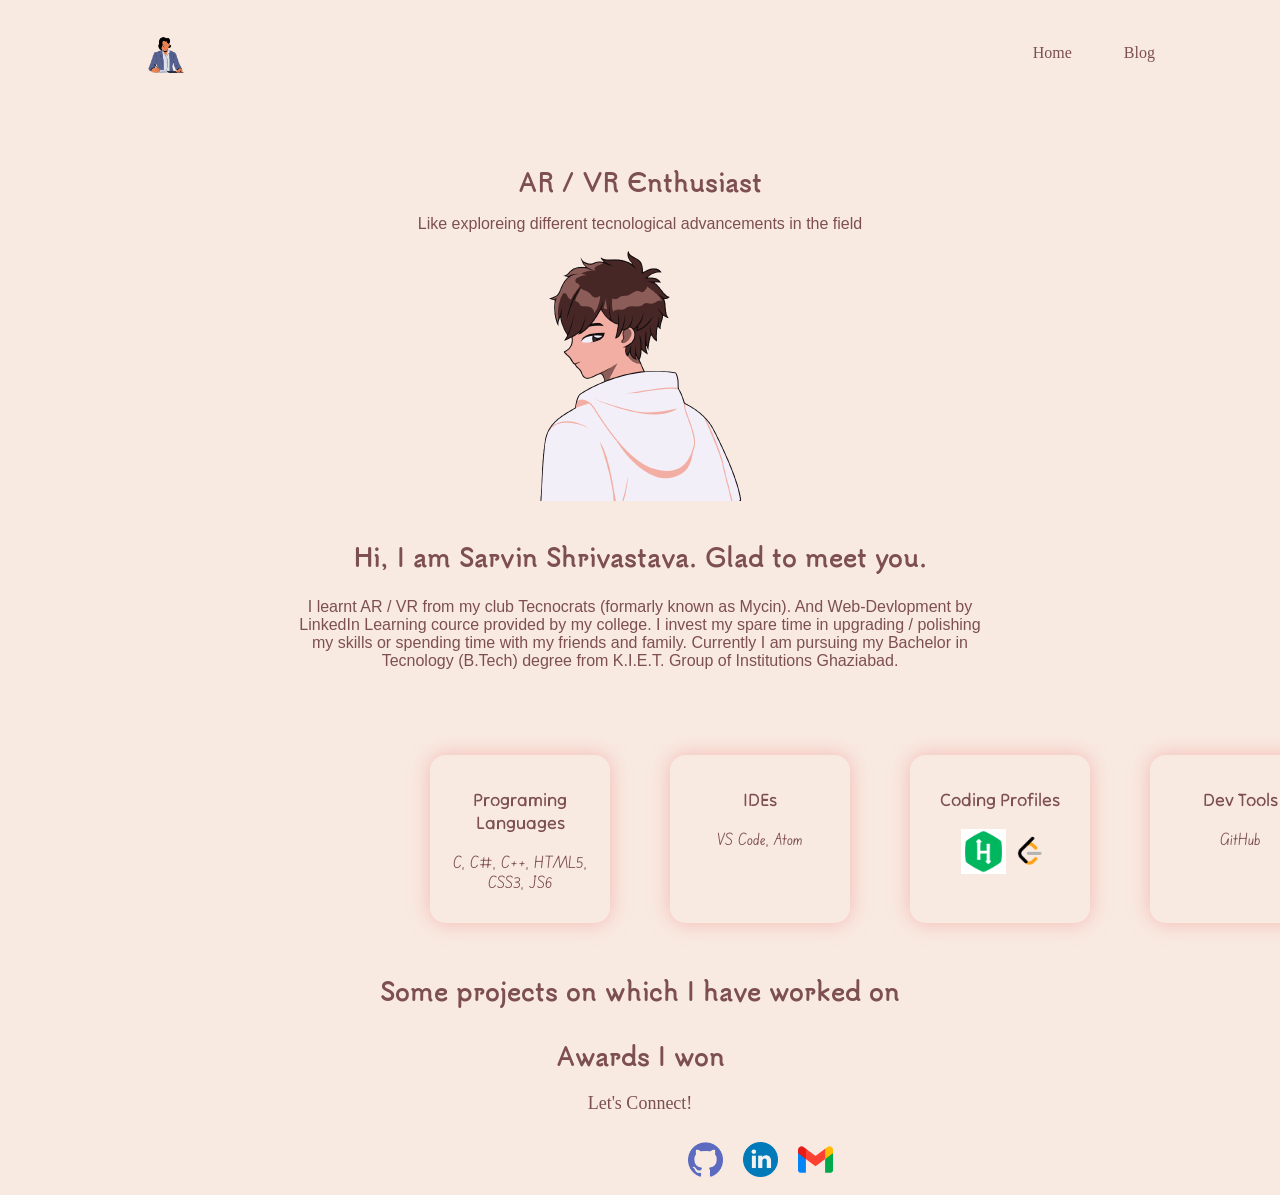
==== index.html @ dc3a53f2 "Update index.html" ====
<!DOCTYPE html>
<html lang="en">
      <head>
            <title>Sarvin Shrivastava</title>
            
            <link rel="stylesheet" href="Styling/styling.css">
            
            <!-- Imports -->
            <style>
                  @import url('https://fonts.googleapis.com/css2?family=Tsukimi+Rounded:wght@700&display=swap');
                  @import url('https://fonts.googleapis.com/css2?family=Shantell+Sans:ital,wght@1,500&family=Tsukimi+Rounded:wght@700&display=swap');
                  @import url('https://fonts.googleapis.com/css2?family=Slackside+One&display=swap');
                  @import url('https://fonts.googleapis.com/css2?family=Tilt+Neon&display=swap');
                  @import url('https://fonts.googleapis.com/css2?family=Edu+SA+Beginner&family=Tiro+Devanagari+Hindi&display=swap');
                  @import url('https://fonts.googleapis.com/css2?family=Edu+SA+Beginner&display=swap');
            </style>

            <!--Scripts-->
            <script src="Scripts/script.js" defer></script>
      </head>
      
      <body>
            <header>
                  <div class="header-align-img">
                        <img src="Images/avatar-anime1.png" class="header-image">
                        <div class="header-align-cont">
                              <p> &nbsp;&nbsp;&nbsp;&nbsp;&nbsp;&nbsp;&nbsp;&nbsp;&nbsp;&nbsp;&nbsp;&nbsp;&nbsp;&nbsp;&nbsp;&nbsp;&nbsp;&nbsp;&nbsp;&nbsp;&nbsp;&nbsp;&nbsp;&nbsp;&nbsp;&nbsp;&nbsp;&nbsp;&nbsp;&nbsp;&nbsp;&nbsp;&nbsp;&nbsp;&nbsp;&nbsp;&nbsp;&nbsp;&nbsp;&nbsp;&nbsp;&nbsp;&nbsp;&nbsp;&nbsp;&nbsp;&nbsp;&nbsp;&nbsp;&nbsp;&nbsp;&nbsp;&nbsp;&nbsp;&nbsp;&nbsp;&nbsp;&nbsp;&nbsp;&nbsp;&nbsp;&nbsp;&nbsp;&nbsp;&nbsp;&nbsp;&nbsp;&nbsp;&nbsp;&nbsp;&nbsp;&nbsp;&nbsp;&nbsp;&nbsp;&nbsp;&nbsp;&nbsp;&nbsp;&nbsp;&nbsp;&nbsp;&nbsp;&nbsp;&nbsp;&nbsp;&nbsp;&nbsp;&nbsp;&nbsp;&nbsp;&nbsp;&nbsp;&nbsp;&nbsp;&nbsp;&nbsp;&nbsp;&nbsp;&nbsp;&nbsp;&nbsp;&nbsp;&nbsp;&nbsp;&nbsp;&nbsp;&nbsp;&nbsp;&nbsp;&nbsp;&nbsp;&nbsp;&nbsp;&nbsp;&nbsp;&nbsp;&nbsp;&nbsp;&nbsp;&nbsp;&nbsp;&nbsp;&nbsp;&nbsp;&nbsp;&nbsp;&nbsp;&nbsp;&nbsp;&nbsp;&nbsp;&nbsp;&nbsp;&nbsp;&nbsp;&nbsp;&nbsp;&nbsp;&nbsp;&nbsp;&nbsp;&nbsp;&nbsp;&nbsp;&nbsp;&nbsp;&nbsp;&nbsp;&nbsp;&nbsp;&nbsp;&nbsp;&nbsp;&nbsp;&nbsp;&nbsp;&nbsp;&nbsp;&nbsp;&nbsp;&nbsp;&nbsp;&nbsp;&nbsp;&nbsp;&nbsp;&nbsp;&nbsp;&nbsp;&nbsp;&nbsp;&nbsp;&nbsp;&nbsp;&nbsp;&nbsp;&nbsp;&nbsp;&nbsp;&nbsp;&nbsp;&nbsp;&nbsp;&nbsp;&nbsp;&nbsp;&nbsp;&nbsp;&nbsp;&nbsp;&nbsp;&nbsp;&nbsp;&nbsp;&nbsp;&nbsp;&nbsp;&nbsp;&nbsp;&nbsp;&nbsp;&nbsp; 
                                    <a href="index.html" class="links">
                                          Home
                                    </a>      
                                    &nbsp;&nbsp;&nbsp;&nbsp;&nbsp;&nbsp;&nbsp;&nbsp;&nbsp;&nbsp;&nbsp;
                                    <a href="Blogs/blog-home.html" class="links">
                                          Blog
                                    </a>
                              </p>
                        </div>
                  </div>
            </header>
            
            
            <h1 class="heading">AR / VR Enthusiast</h1>
            <p class="heading-text">
                  Like exploreing different tecnological advancements in the field<br><br>
                  <img src="Images/avatar-anime2.png" style="max-width: 250px;" alt="a anime styled image of a teen">
            </p>
            
            <!--<img src="Images/1-removebg-preview.png">-->
            

            <h3 class="intro-heading">Hi, I am Sarvin Shrivastava. Glad to meet you.</h3>
            <p class="intro-content">I learnt AR / VR from my club Tecnocrats (formarly known as Mycin).
                  And Web-Devlopment by LinkedIn Learning cource provided by my college.
                  I invest my spare time in upgrading / polishing my skills or spending time with my friends and family.
                  Currently I am pursuing my Bachelor in Tecnology (B.Tech) degree from K.I.E.T.&nbsp;Group&nbsp;of&nbsp;Institutions&nbsp;Ghaziabad.
            </p>
            
            <div class="grid">
                  <div class="tech">
                        <p class="tech-head">Programing Languages</p>
                        <p class="tech-cont">C, C#, C++, HTML5, CSS3, JS6</p>
                  </div>

                  <div class="tech">
                        <p class="tech-head">IDEs</p>
                        <p class="tech-cont">VS Code, Atom</p>
                  </div>
            
                  <div class="tech">
                        <p class="tech-head">Coding Profiles</p>
                        <p class="tech-cont">
                              <div class="tech-align-img">
                                    &nbsp;&nbsp;&nbsp;&nbsp;&nbsp;&nbsp;&nbsp;&nbsp;&nbsp;
                                    <a href="https://www.hackerrank.com/hACKERSarvin">
                                          <img src="Images/hackerrank.png" alt="hackerrank icon" class="tech-image">
                                    </a>
                                    <a href="https://leetcode.com/sarvin5124/">
                                          <img src="Images/leetcode.png" alt="leetcode icon" class="tech-image">
                                    </a>
                              </div>
                        </p>
                  </div>

                  <div class="tech">
                        <p class="tech-head">Dev Tools</p>
                        <p class="tech-cont">GitHub</p>
                  </div>
            </div>

            <h2 class="intro-heading">Some projects on which I have worked on</h2>
            

            <h2 class="intro-heading">Awards I won</h2>
            
            <footer>
                  <p class="footer-text">Let's Connect!</p>
                  <div class="footer-icon-alignment">
                        <a href="https://github.com/sarvinshrivastava">
                              <img src="Images/github.png" class="footer-image" alt="github icon">
                        </a>
                        <a href="https://www.linkedin.com/in/sarvin-shrivastava-493b20176/">
                              <img src="Images/linkedin.png" class="footer-image" alt="linkedin icon">
                        </a>
                              <img src="Images/gmail.png" class="footer-image" id="copy-button" alt="gmail icon">
                  </div>
            </footer>
      </body>
</html>
---- Styling/styling.css ----
header {
      max-width: 1050px;
      margin: 0 auto;
      /*background-color: #fff;*/
      padding: 10px;
      /*box-shadow: 0 0 10px rgba(0, 0, 0, 0.1);*/
}

.header-align-img {
      display: flex;
      align-items: center;
      margin: 5px;
}

.header-align-cont {
      margin: 5px;
}

.header-image {
      width: 40px;
      height: auto;
      display: block;
      margin: 0 auto;
}

.links {
      font-family: Calibri;
      font-size: medium;
      /*color: black;*/
      text-decoration: none;
}

.heading {
      font-family: 'Tsukimi Rounded', sans-serif;
      font-size: x-large;
      font-weight: regular;
      text-align: center;
      padding-top: 50px;
      padding-left: 50px;
      padding-right: 50px;
      padding-bottom: 0px;
}

.heading-text {
      font-family: Arial, Helvetica, sans-serif;
      font-size: 16px;
      text-align: center;
}

.intro-heading {
      padding-top: 10px;
      text-align: center;
      font-family: 'Shantell Sans', cursive;
      font-family: 'Tsukimi Rounded', sans-serif;
      font-size: x-large;
}

.intro-content {
      max-width: 700px;
      margin: 0 auto;
      font-family: Arial, Helvetica, sans-serif;
      font-size: 16px;
      font-weight: 0;
      text-align: center;
      padding-bottom: 65px;
}

.tech {
      width: 150px;
      height: auto;
      margin: 20px 20px;
      padding: 15px;
      box-shadow: 0 0 20px rgba(240, 139, 134, 0.5);
      text-align: center;
      border-radius: 9%;
      al
}

.tech-image {
      width: 45px;
      height: auto;
      margin: 0px auto;
}

.tech-align-img {
      display: flex;
      flex-direction: row;
}

.grid {
      display: grid;
      grid-template-columns: repeat(4, 1fr); /* 2 columns for 2 rows */
      gap: 20px; /* Gap between images */
      max-width: 460px; /* Adjust the maximum width as needed */
      margin: auto auto; /* Center the grid horizontally */
      /*padding: 12px; /* Add padding for spacing */
}

.tech-head {
      font-family: 'Tilt Neon', cursive;
      font-size: large;
      /*color: black;*/
}
.tech-cont {
      font-family: 'Edu SA Beginner', cursive;
      /*color: black;*/
}

.footer-text {
      font-family: Calibri;
      font-size: large;
      text-align: center;
}

.footer-image {
      width: 35px;
      height: auto;
      display: block;
      margin: 10px 10px;
}

.footer-icon-alignment {
      display: flex;
      margin: 0 670px;
      
}

.row-a, .row-b {
      display: flex;
      margin: 0 670px;
}


* {
      background-color: #F9EAE1;
      color: #7D4F50;
}
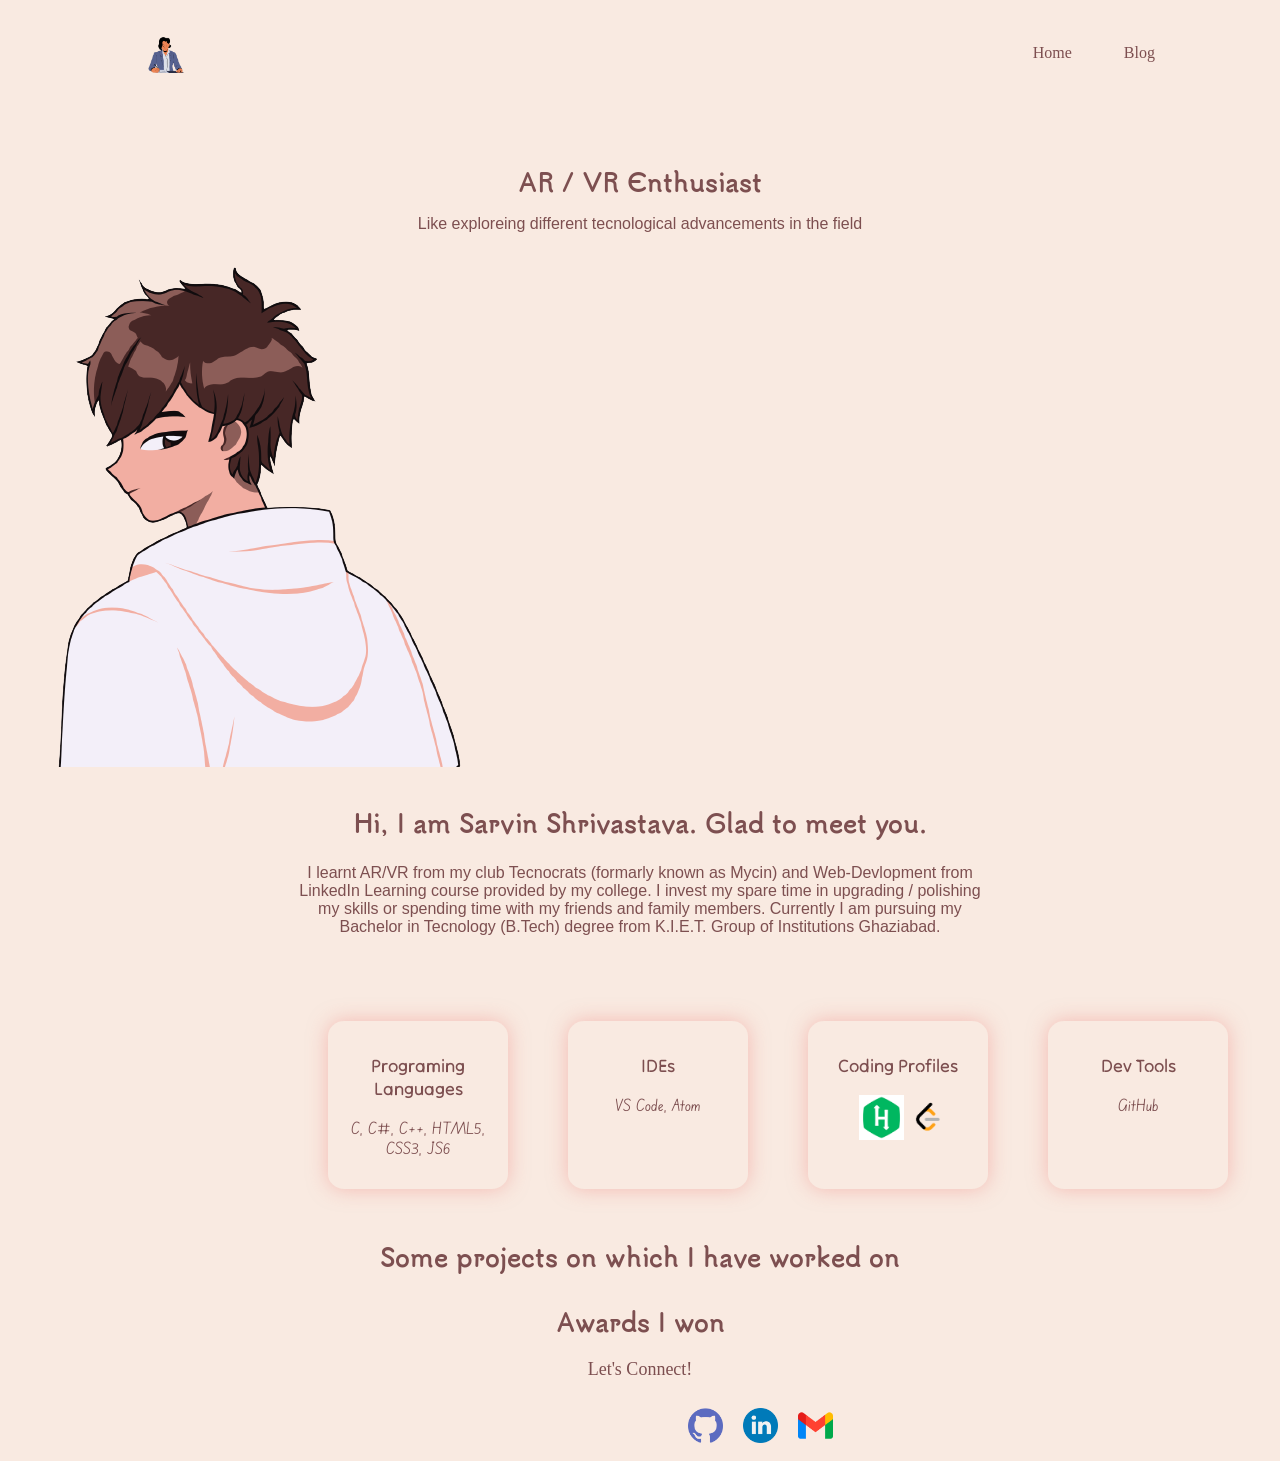
==== commit 34ff2ec5: "Update index.html" ====
--- a/index.html
+++ b/index.html
@@ -41,18 +41,20 @@
             <h1 class="heading">AR / VR Enthusiast</h1>
             <p class="heading-text">
                   Like exploreing different tecnological advancements in the field<br><br>
-                  <img src="Images/avatar-anime2.png" style="max-width: 250px;" alt="a anime styled image of a teen">
-            </p>
+            </p>  
+            <img src="Images/avatar-anime2.png" class = "myphoto" alt="a anime styled image of a teen">
             
-            <!--<img src="Images/1-removebg-preview.png">-->
-            
-
-            <h3 class="intro-heading">Hi, I am Sarvin Shrivastava. Glad to meet you.</h3>
-            <p class="intro-content">I learnt AR / VR from my club Tecnocrats (formarly known as Mycin).
-                  And Web-Devlopment by LinkedIn Learning cource provided by my college.
-                  I invest my spare time in upgrading / polishing my skills or spending time with my friends and family.
-                  Currently I am pursuing my Bachelor in Tecnology (B.Tech) degree from K.I.E.T.&nbsp;Group&nbsp;of&nbsp;Institutions&nbsp;Ghaziabad.
-            </p>
+            <div class = "intro">
+                  <h3 class="intro-heading">
+                        Hi, I am Sarvin Shrivastava. Glad to meet you.
+                  </h3>
+                  <p class="intro-content">
+                        I learnt AR/VR from my club Tecnocrats (formarly known as Mycin)
+                        and Web-Devlopment from LinkedIn Learning course provided by my college.
+                        I invest my spare time in upgrading / polishing my skills or spending time with my friends and family members.
+                        Currently I am pursuing my Bachelor in Tecnology (B.Tech) degree from K.I.E.T.&nbsp;Group&nbsp;of&nbsp;Institutions&nbsp;Ghaziabad.
+                  </p>
+            </div>
             
             <div class="grid">
                   <div class="tech">
--- a/Styling/styling.css
+++ b/Styling/styling.css
@@ -92,7 +92,7 @@
       grid-template-columns: repeat(4, 1fr); /* 2 columns for 2 rows */
       gap: 20px; /* Gap between images */
       max-width: 460px; /* Adjust the maximum width as needed */
-      margin: auto auto; /* Center the grid horizontally */
+      margin: auto 300px; /* Center the grid horizontally */
       /*padding: 12px; /* Add padding for spacing */
 }
 
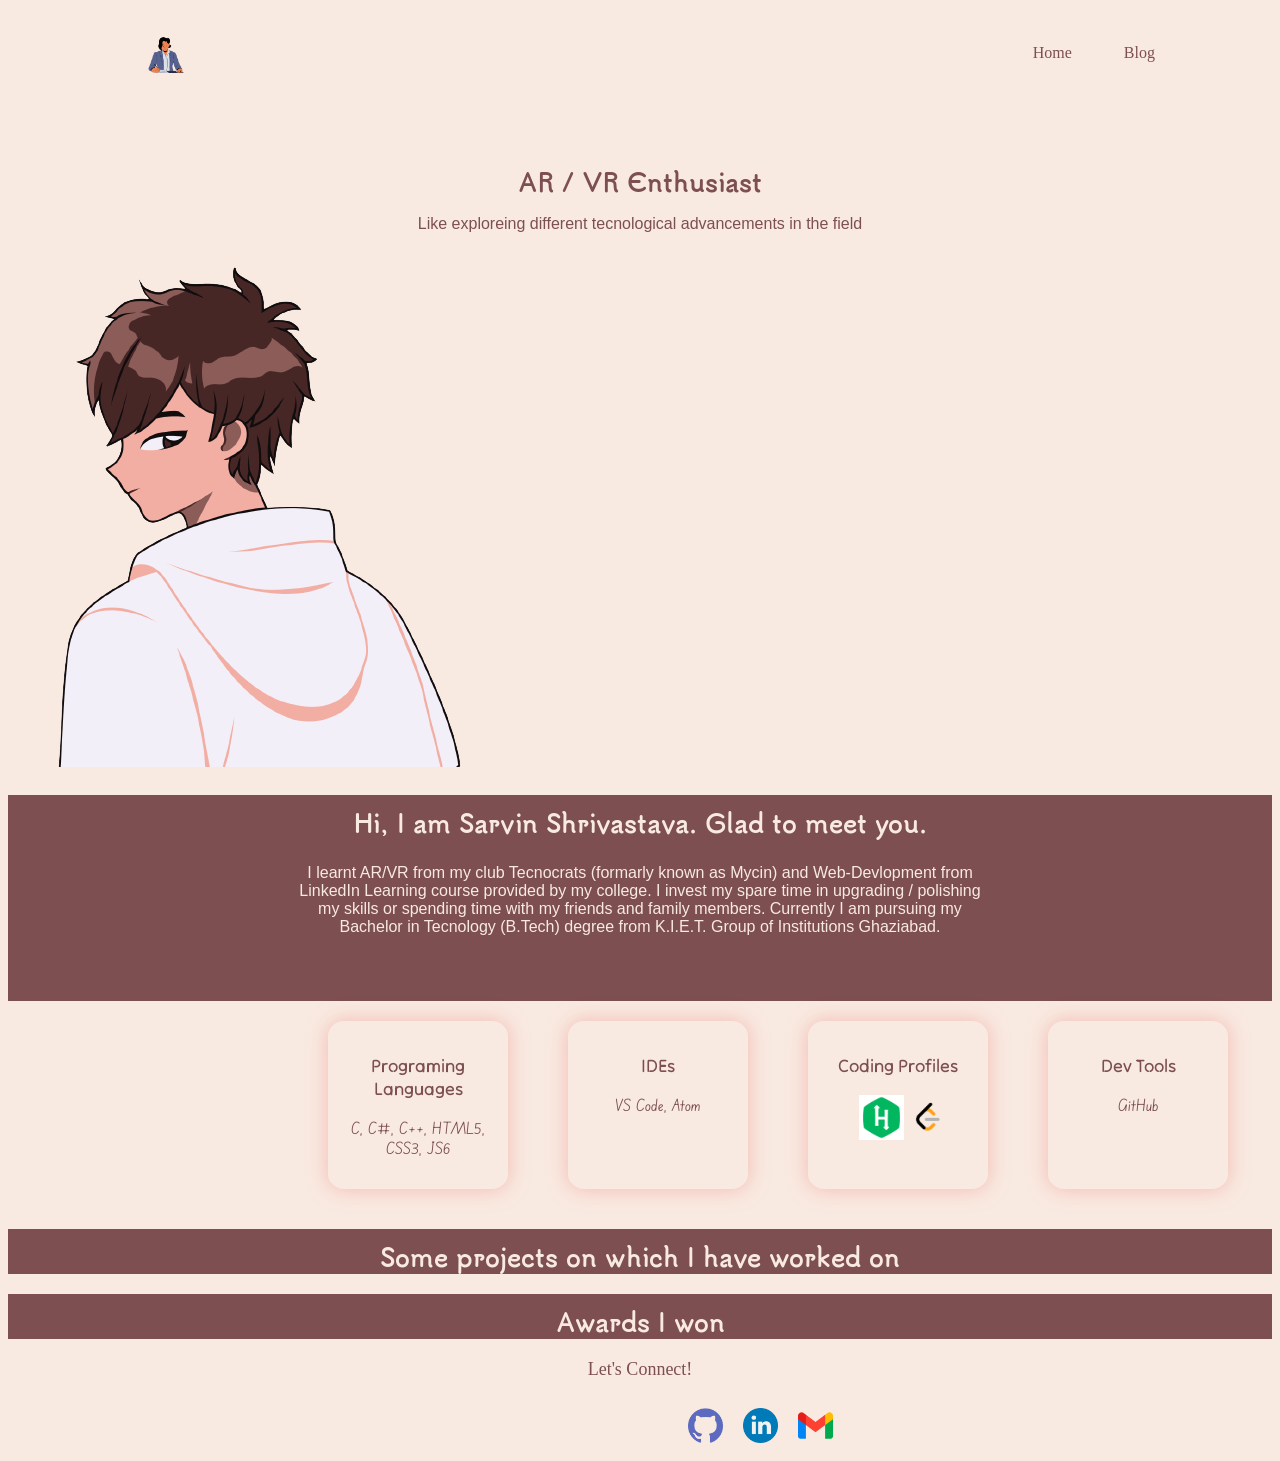
==== commit e46ff8d1: "Update index.html" ====
--- a/index.html
+++ b/index.html
@@ -42,8 +42,10 @@
             <p class="heading-text">
                   Like exploreing different tecnological advancements in the field<br><br>
             </p>  
-            <img src="Images/avatar-anime2.png" class = "myphoto" alt="a anime styled image of a teen">
-            
+            <div class = "myphoto">
+            <img src="Images/avatar-anime2.png" alt="a anime styled image of a teen">
+            </div>
+
             <div class = "intro">
                   <h3 class="intro-heading">
                         Hi, I am Sarvin Shrivastava. Glad to meet you.
--- a/Styling/styling.css
+++ b/Styling/styling.css
@@ -47,12 +47,24 @@
       text-align: center;
 }
 
+.myphoto{
+      max-width: 250px; 
+      align: right;
+}
+
+.intro {
+      color: #F9EAE1;
+      background-color: #7D4F50;
+}
+
 .intro-heading {
       padding-top: 10px;
       text-align: center;
       font-family: 'Shantell Sans', cursive;
       font-family: 'Tsukimi Rounded', sans-serif;
       font-size: x-large;
+      color: #F9EAE1;
+      background-color: #7D4F50;
 }
 
 .intro-content {
@@ -63,6 +75,8 @@
       font-weight: 0;
       text-align: center;
       padding-bottom: 65px;
+      color: #F9EAE1;
+      background-color: #7D4F50;
 }
 
 .tech {
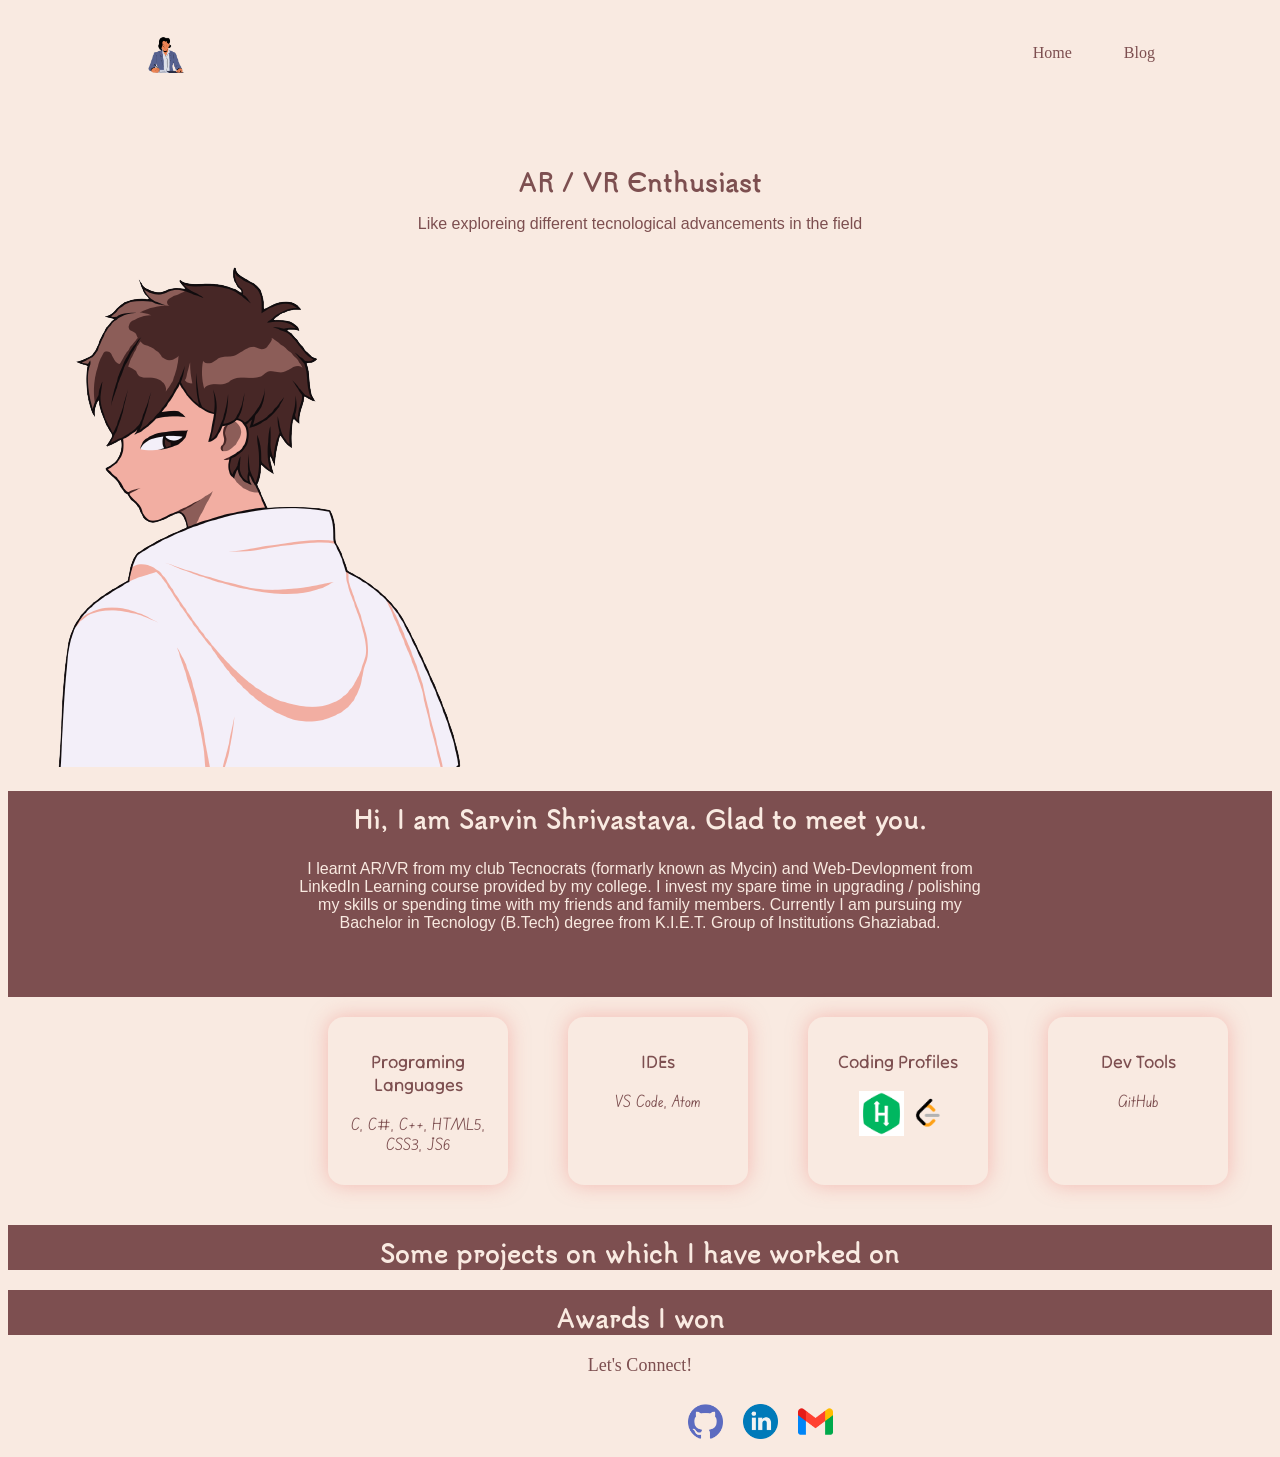
==== commit 6e49c699: "Update index.html" ====
--- a/index.html
+++ b/index.html
@@ -43,7 +43,9 @@
                   Like exploreing different tecnological advancements in the field<br><br>
             </p>  
             <div class = "myphoto">
-            <img src="Images/avatar-anime2.png" alt="a anime styled image of a teen">
+                  <div class = "myphoto">
+                        <img src="Images/avatar-anime2.png" alt="a anime styled image of a teen">
+                  </div>
             </div>
 
             <div class = "intro">
--- a/Styling/styling.css
+++ b/Styling/styling.css
@@ -48,8 +48,9 @@
 }
 
 .myphoto{
+      display: flex;
       max-width: 250px; 
-      align: right;
+      align-items: right;
 }
 
 .intro {
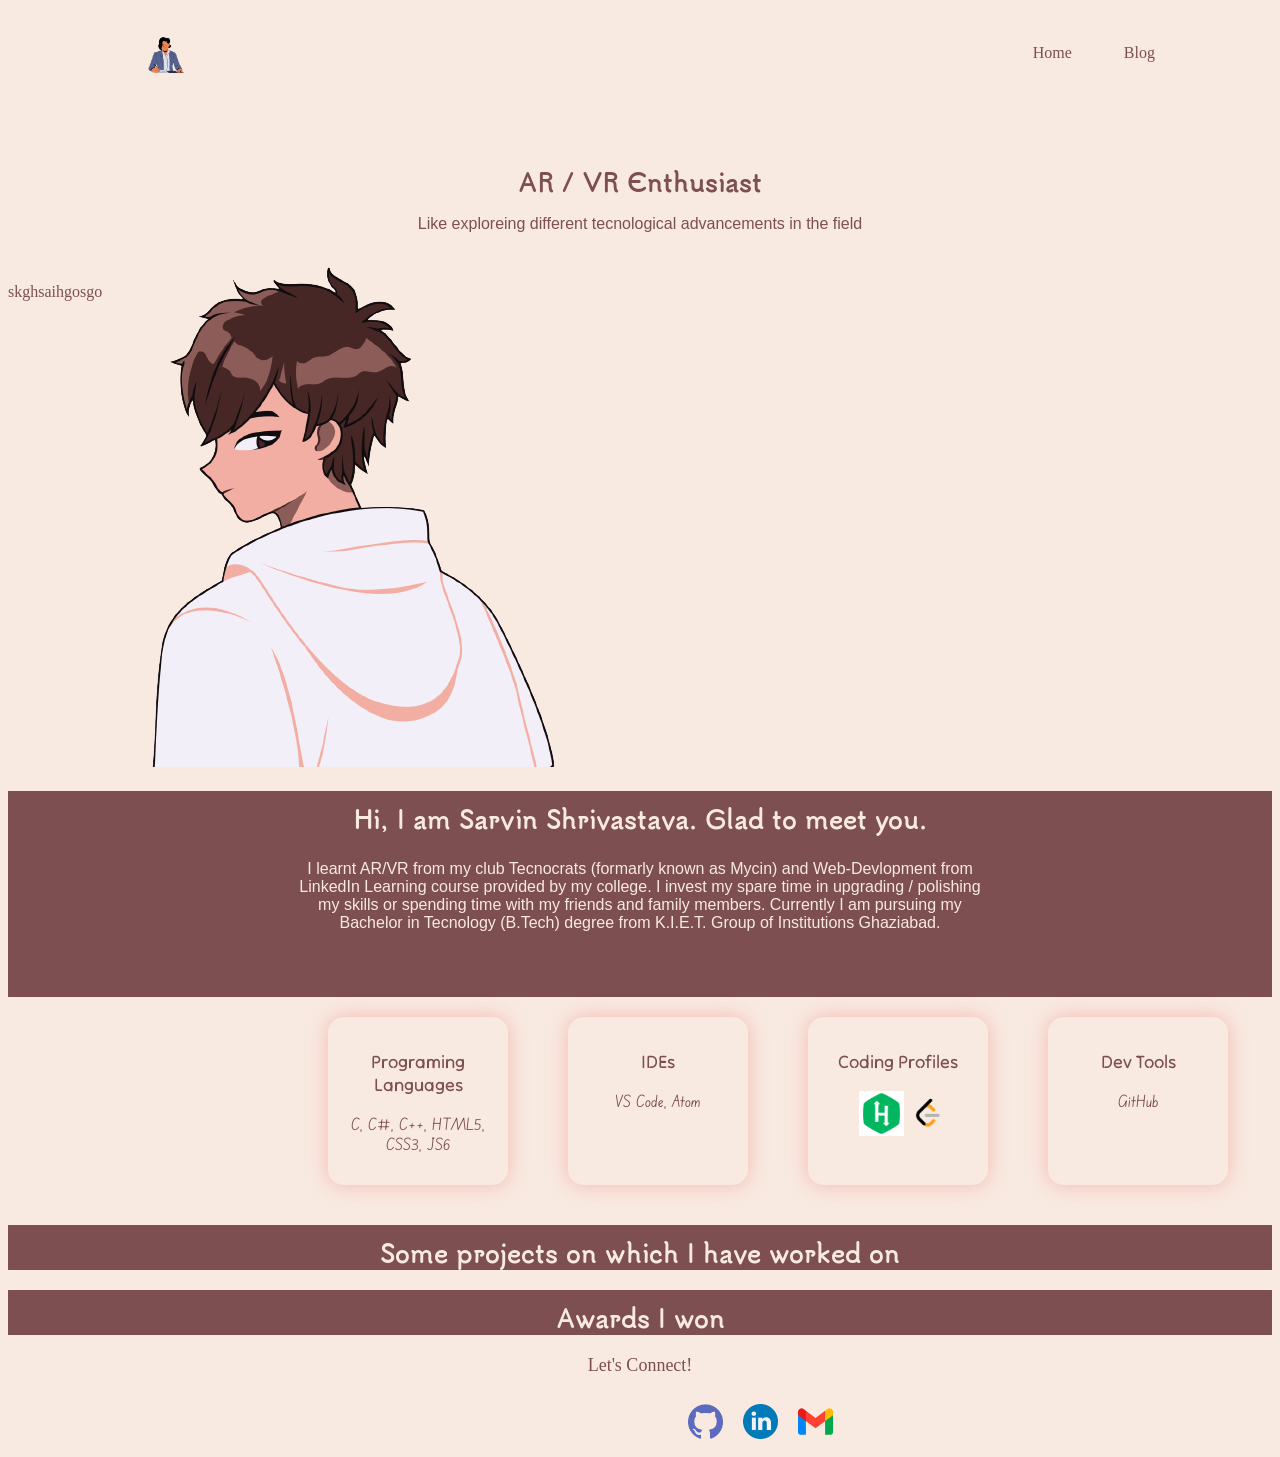
==== commit 5208bc71: "some major updates" ====
--- a/index.html
+++ b/index.html
@@ -43,6 +43,11 @@
                   Like exploreing different tecnological advancements in the field<br><br>
             </p>  
             <div class = "myphoto">
+                  <div>
+                        <p>
+                              skghsaihgosgo
+                        </p>
+                  </div>
                   <div class = "myphoto">
                         <img src="Images/avatar-anime2.png" alt="a anime styled image of a teen">
                   </div>
--- a/Styling/styling.css
+++ b/Styling/styling.css
@@ -47,11 +47,13 @@
       text-align: center;
 }
 
-.myphoto{
+.myphoto, .myphoto2{
       display: flex;
-      max-width: 250px; 
+      /*max-width: 250px; */
       align-items: right;
+      justify-items: right;
 }
+
 
 .intro {
       color: #F9EAE1;
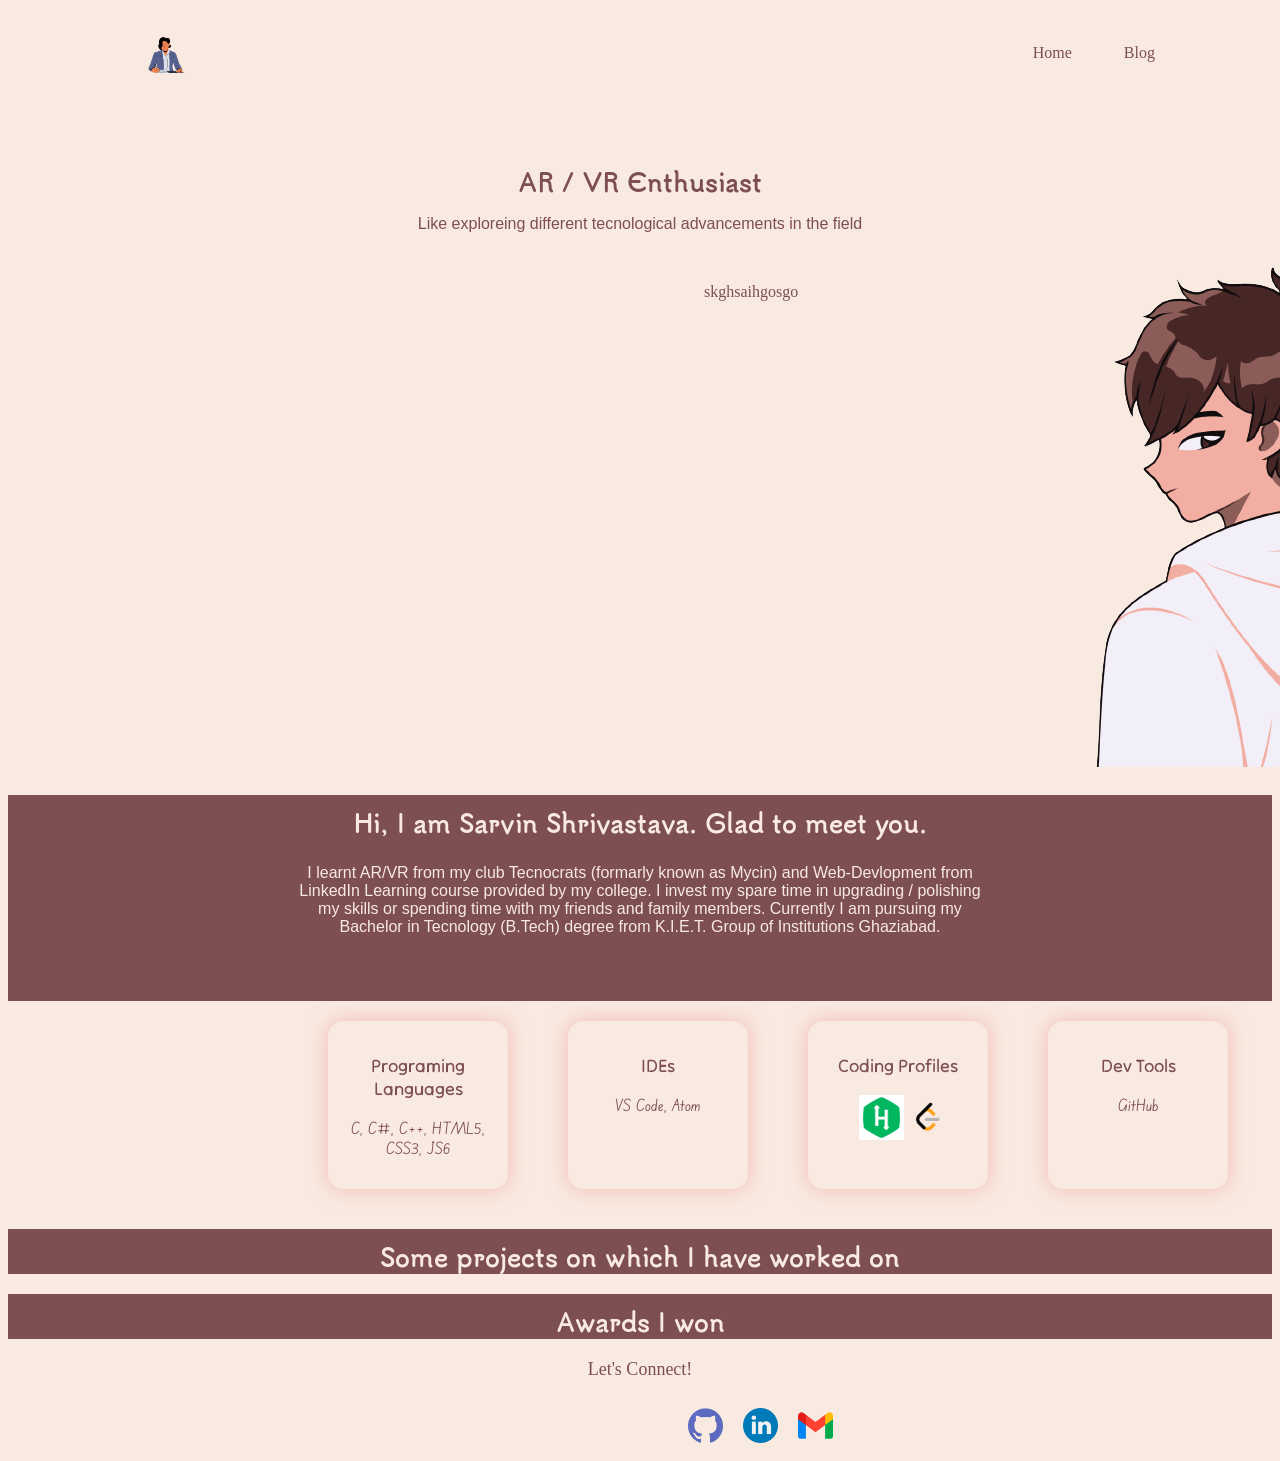
==== commit 84172d8a: "Update index.html" ====
--- a/index.html
+++ b/index.html
@@ -43,12 +43,14 @@
                   Like exploreing different tecnological advancements in the field<br><br>
             </p>  
             <div class = "myphoto">
+                  &nbsp;&nbsp;&nbsp;&nbsp;&nbsp;&nbsp;&nbsp;&nbsp;&nbsp;&nbsp;&nbsp;&nbsp;&nbsp;&nbsp;&nbsp;&nbsp;&nbsp;&nbsp;&nbsp;&nbsp;&nbsp;&nbsp;&nbsp;&nbsp;&nbsp;&nbsp;&nbsp;&nbsp;&nbsp;&nbsp;&nbsp;&nbsp;&nbsp;&nbsp;&nbsp;&nbsp;&nbsp;&nbsp;&nbsp;&nbsp;&nbsp;&nbsp;&nbsp;&nbsp;&nbsp;&nbsp;&nbsp;&nbsp;&nbsp;&nbsp;&nbsp;&nbsp;&nbsp;&nbsp;&nbsp;&nbsp;&nbsp;&nbsp;&nbsp;&nbsp;&nbsp;&nbsp;&nbsp;&nbsp;&nbsp;&nbsp;&nbsp;&nbsp;&nbsp;&nbsp;&nbsp;&nbsp;&nbsp;&nbsp;&nbsp;&nbsp;&nbsp;&nbsp;&nbsp;&nbsp;&nbsp;&nbsp;&nbsp;&nbsp;&nbsp;&nbsp;&nbsp;&nbsp;&nbsp;&nbsp;&nbsp;&nbsp;&nbsp;&nbsp;&nbsp;&nbsp;&nbsp;&nbsp;&nbsp;&nbsp;&nbsp;&nbsp;&nbsp;&nbsp;&nbsp;&nbsp;&nbsp;&nbsp;&nbsp;&nbsp;&nbsp;&nbsp;&nbsp;&nbsp;&nbsp;&nbsp;&nbsp;&nbsp;&nbsp;&nbsp;&nbsp;&nbsp;&nbsp;&nbsp;&nbsp;&nbsp;&nbsp;&nbsp;&nbsp;&nbsp;&nbsp;&nbsp;&nbsp;&nbsp;&nbsp;&nbsp;&nbsp;&nbsp;&nbsp;&nbsp;&nbsp;&nbsp;&nbsp;&nbsp;&nbsp;&nbsp;&nbsp;&nbsp;&nbsp;&nbsp;&nbsp;&nbsp;&nbsp;&nbsp;&nbsp;&nbsp;&nbsp;&nbsp;&nbsp;&nbsp;&nbsp;&nbsp;&nbsp;&nbsp;&nbsp;&nbsp;&nbsp;&nbsp;&nbsp;&nbsp;&nbsp;&nbsp;&nbsp;&nbsp;
                   <div>
                         <p>
                               skghsaihgosgo
                         </p>
                   </div>
-                  <div class = "myphoto">
+                  &nbsp;&nbsp;&nbsp;&nbsp;&nbsp;&nbsp;&nbsp;&nbsp;&nbsp;&nbsp;&nbsp;&nbsp;&nbsp;&nbsp;&nbsp;&nbsp;&nbsp;&nbsp;&nbsp;&nbsp;&nbsp;&nbsp;&nbsp;&nbsp;&nbsp;&nbsp;&nbsp;&nbsp;&nbsp;&nbsp;&nbsp;&nbsp;&nbsp;&nbsp;&nbsp;&nbsp;&nbsp;&nbsp;&nbsp;&nbsp;&nbsp;&nbsp;&nbsp;&nbsp;&nbsp;&nbsp;&nbsp;&nbsp;&nbsp;&nbsp;&nbsp;&nbsp;&nbsp;&nbsp;&nbsp;&nbsp;&nbsp;&nbsp;&nbsp;&nbsp;&nbsp;&nbsp;
+                  <div>
                         <img src="Images/avatar-anime2.png" alt="a anime styled image of a teen">
                   </div>
             </div>
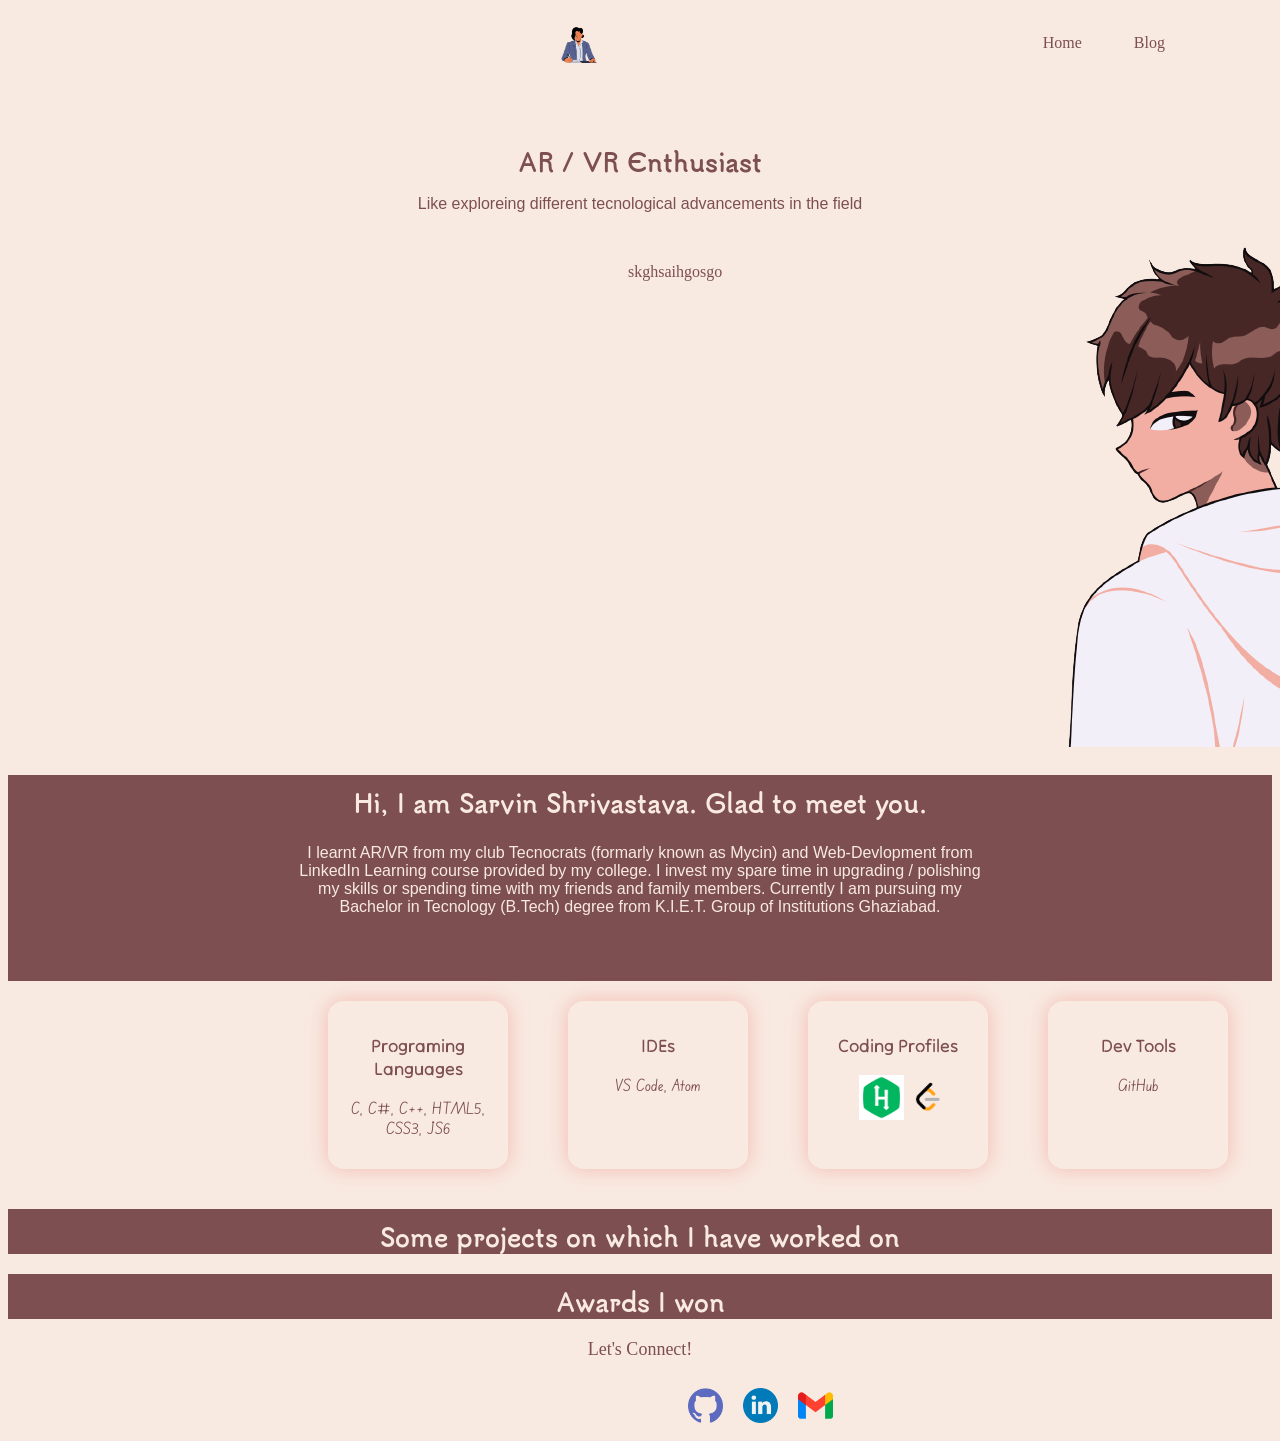
==== commit 3e4a77a8: "some major changes..." ====
--- a/index.html
+++ b/index.html
@@ -24,7 +24,7 @@
                   <div class="header-align-img">
                         <img src="Images/avatar-anime1.png" class="header-image">
                         <div class="header-align-cont">
-                              <p> &nbsp;&nbsp;&nbsp;&nbsp;&nbsp;&nbsp;&nbsp;&nbsp;&nbsp;&nbsp;&nbsp;&nbsp;&nbsp;&nbsp;&nbsp;&nbsp;&nbsp;&nbsp;&nbsp;&nbsp;&nbsp;&nbsp;&nbsp;&nbsp;&nbsp;&nbsp;&nbsp;&nbsp;&nbsp;&nbsp;&nbsp;&nbsp;&nbsp;&nbsp;&nbsp;&nbsp;&nbsp;&nbsp;&nbsp;&nbsp;&nbsp;&nbsp;&nbsp;&nbsp;&nbsp;&nbsp;&nbsp;&nbsp;&nbsp;&nbsp;&nbsp;&nbsp;&nbsp;&nbsp;&nbsp;&nbsp;&nbsp;&nbsp;&nbsp;&nbsp;&nbsp;&nbsp;&nbsp;&nbsp;&nbsp;&nbsp;&nbsp;&nbsp;&nbsp;&nbsp;&nbsp;&nbsp;&nbsp;&nbsp;&nbsp;&nbsp;&nbsp;&nbsp;&nbsp;&nbsp;&nbsp;&nbsp;&nbsp;&nbsp;&nbsp;&nbsp;&nbsp;&nbsp;&nbsp;&nbsp;&nbsp;&nbsp;&nbsp;&nbsp;&nbsp;&nbsp;&nbsp;&nbsp;&nbsp;&nbsp;&nbsp;&nbsp;&nbsp;&nbsp;&nbsp;&nbsp;&nbsp;&nbsp;&nbsp;&nbsp;&nbsp;&nbsp;&nbsp;&nbsp;&nbsp;&nbsp;&nbsp;&nbsp;&nbsp;&nbsp;&nbsp;&nbsp;&nbsp;&nbsp;&nbsp;&nbsp;&nbsp;&nbsp;&nbsp;&nbsp;&nbsp;&nbsp;&nbsp;&nbsp;&nbsp;&nbsp;&nbsp;&nbsp;&nbsp;&nbsp;&nbsp;&nbsp;&nbsp;&nbsp;&nbsp;&nbsp;&nbsp;&nbsp;&nbsp;&nbsp;&nbsp;&nbsp;&nbsp;&nbsp;&nbsp;&nbsp;&nbsp;&nbsp;&nbsp;&nbsp;&nbsp;&nbsp;&nbsp;&nbsp;&nbsp;&nbsp;&nbsp;&nbsp;&nbsp;&nbsp;&nbsp;&nbsp;&nbsp;&nbsp;&nbsp;&nbsp;&nbsp;&nbsp;&nbsp;&nbsp;&nbsp;&nbsp;&nbsp;&nbsp;&nbsp;&nbsp;&nbsp;&nbsp;&nbsp;&nbsp;&nbsp;&nbsp;&nbsp;&nbsp;&nbsp;&nbsp;&nbsp;&nbsp;&nbsp;&nbsp;&nbsp;&nbsp;&nbsp; 
+                              <p> 
                                     <a href="index.html" class="links">
                                           Home
                                     </a>      
@@ -43,15 +43,14 @@
                   Like exploreing different tecnological advancements in the field<br><br>
             </p>  
             <div class = "myphoto">
-                  &nbsp;&nbsp;&nbsp;&nbsp;&nbsp;&nbsp;&nbsp;&nbsp;&nbsp;&nbsp;&nbsp;&nbsp;&nbsp;&nbsp;&nbsp;&nbsp;&nbsp;&nbsp;&nbsp;&nbsp;&nbsp;&nbsp;&nbsp;&nbsp;&nbsp;&nbsp;&nbsp;&nbsp;&nbsp;&nbsp;&nbsp;&nbsp;&nbsp;&nbsp;&nbsp;&nbsp;&nbsp;&nbsp;&nbsp;&nbsp;&nbsp;&nbsp;&nbsp;&nbsp;&nbsp;&nbsp;&nbsp;&nbsp;&nbsp;&nbsp;&nbsp;&nbsp;&nbsp;&nbsp;&nbsp;&nbsp;&nbsp;&nbsp;&nbsp;&nbsp;&nbsp;&nbsp;&nbsp;&nbsp;&nbsp;&nbsp;&nbsp;&nbsp;&nbsp;&nbsp;&nbsp;&nbsp;&nbsp;&nbsp;&nbsp;&nbsp;&nbsp;&nbsp;&nbsp;&nbsp;&nbsp;&nbsp;&nbsp;&nbsp;&nbsp;&nbsp;&nbsp;&nbsp;&nbsp;&nbsp;&nbsp;&nbsp;&nbsp;&nbsp;&nbsp;&nbsp;&nbsp;&nbsp;&nbsp;&nbsp;&nbsp;&nbsp;&nbsp;&nbsp;&nbsp;&nbsp;&nbsp;&nbsp;&nbsp;&nbsp;&nbsp;&nbsp;&nbsp;&nbsp;&nbsp;&nbsp;&nbsp;&nbsp;&nbsp;&nbsp;&nbsp;&nbsp;&nbsp;&nbsp;&nbsp;&nbsp;&nbsp;&nbsp;&nbsp;&nbsp;&nbsp;&nbsp;&nbsp;&nbsp;&nbsp;&nbsp;&nbsp;&nbsp;&nbsp;&nbsp;&nbsp;&nbsp;&nbsp;&nbsp;&nbsp;&nbsp;&nbsp;&nbsp;&nbsp;&nbsp;&nbsp;&nbsp;&nbsp;&nbsp;&nbsp;&nbsp;&nbsp;&nbsp;&nbsp;&nbsp;&nbsp;&nbsp;&nbsp;&nbsp;&nbsp;&nbsp;&nbsp;&nbsp;&nbsp;&nbsp;&nbsp;&nbsp;&nbsp;&nbsp;
                   <div>
                         <p>
                               skghsaihgosgo
                         </p>
                   </div>
-                  &nbsp;&nbsp;&nbsp;&nbsp;&nbsp;&nbsp;&nbsp;&nbsp;&nbsp;&nbsp;&nbsp;&nbsp;&nbsp;&nbsp;&nbsp;&nbsp;&nbsp;&nbsp;&nbsp;&nbsp;&nbsp;&nbsp;&nbsp;&nbsp;&nbsp;&nbsp;&nbsp;&nbsp;&nbsp;&nbsp;&nbsp;&nbsp;&nbsp;&nbsp;&nbsp;&nbsp;&nbsp;&nbsp;&nbsp;&nbsp;&nbsp;&nbsp;&nbsp;&nbsp;&nbsp;&nbsp;&nbsp;&nbsp;&nbsp;&nbsp;&nbsp;&nbsp;&nbsp;&nbsp;&nbsp;&nbsp;&nbsp;&nbsp;&nbsp;&nbsp;&nbsp;&nbsp;
+                  &nbsp;&nbsp;&nbsp;&nbsp;&nbsp;&nbsp;&nbsp;&nbsp;&nbsp;&nbsp;&nbsp;&nbsp;&nbsp;&nbsp;&nbsp;&nbsp;&nbsp;&nbsp;&nbsp;&nbsp;&nbsp;&nbsp;&nbsp;&nbsp;&nbsp;&nbsp;&nbsp;&nbsp;&nbsp;&nbsp;&nbsp;&nbsp;&nbsp;&nbsp;&nbsp;&nbsp;&nbsp;&nbsp;&nbsp;&nbsp;&nbsp;&nbsp;&nbsp;&nbsp;&nbsp;&nbsp;&nbsp;&nbsp;&nbsp;&nbsp;&nbsp;&nbsp;&nbsp;&nbsp;&nbsp;&nbsp;&nbsp;&nbsp;&nbsp;&nbsp;&nbsp;&nbsp;&nbsp;&nbsp;&nbsp;&nbsp;&nbsp;&nbsp;&nbsp;&nbsp;&nbsp;&nbsp;&nbsp;&nbsp;
                   <div>
-                        <img src="Images/avatar-anime2.png" alt="a anime styled image of a teen">
+                        <img src="Images/avatar-anime2.png" alt="a anime styled image of a teen" class="self">
                   </div>
             </div>
 
--- a/Styling/styling.css
+++ b/Styling/styling.css
@@ -1,21 +1,19 @@
 header {
       max-width: 1050px;
       margin: 0 auto;
-      /*background-color: #fff;*/
       padding: 10px;
-      /*box-shadow: 0 0 10px rgba(0, 0, 0, 0.1);*/
 }
 
 .header-align-img {
       display: flex;
       align-items: center;
-      margin: 5px;
+      /*margin: 5px;*/
 }
-
+/*
 .header-align-cont {
       margin: 5px;
 }
-
+*/
 .header-image {
       width: 40px;
       height: auto;
@@ -47,11 +45,13 @@
       text-align: center;
 }
 
-.myphoto, .myphoto2{
+.myphoto{
       display: flex;
-      /*max-width: 250px; */
-      align-items: right;
-      justify-items: right;
+      margin: 0 620px;  
+}
+
+.self {
+      display: overflow;
 }
 
 
@@ -90,7 +90,7 @@
       box-shadow: 0 0 20px rgba(240, 139, 134, 0.5);
       text-align: center;
       border-radius: 9%;
-      al
+      
 }
 
 .tech-image {
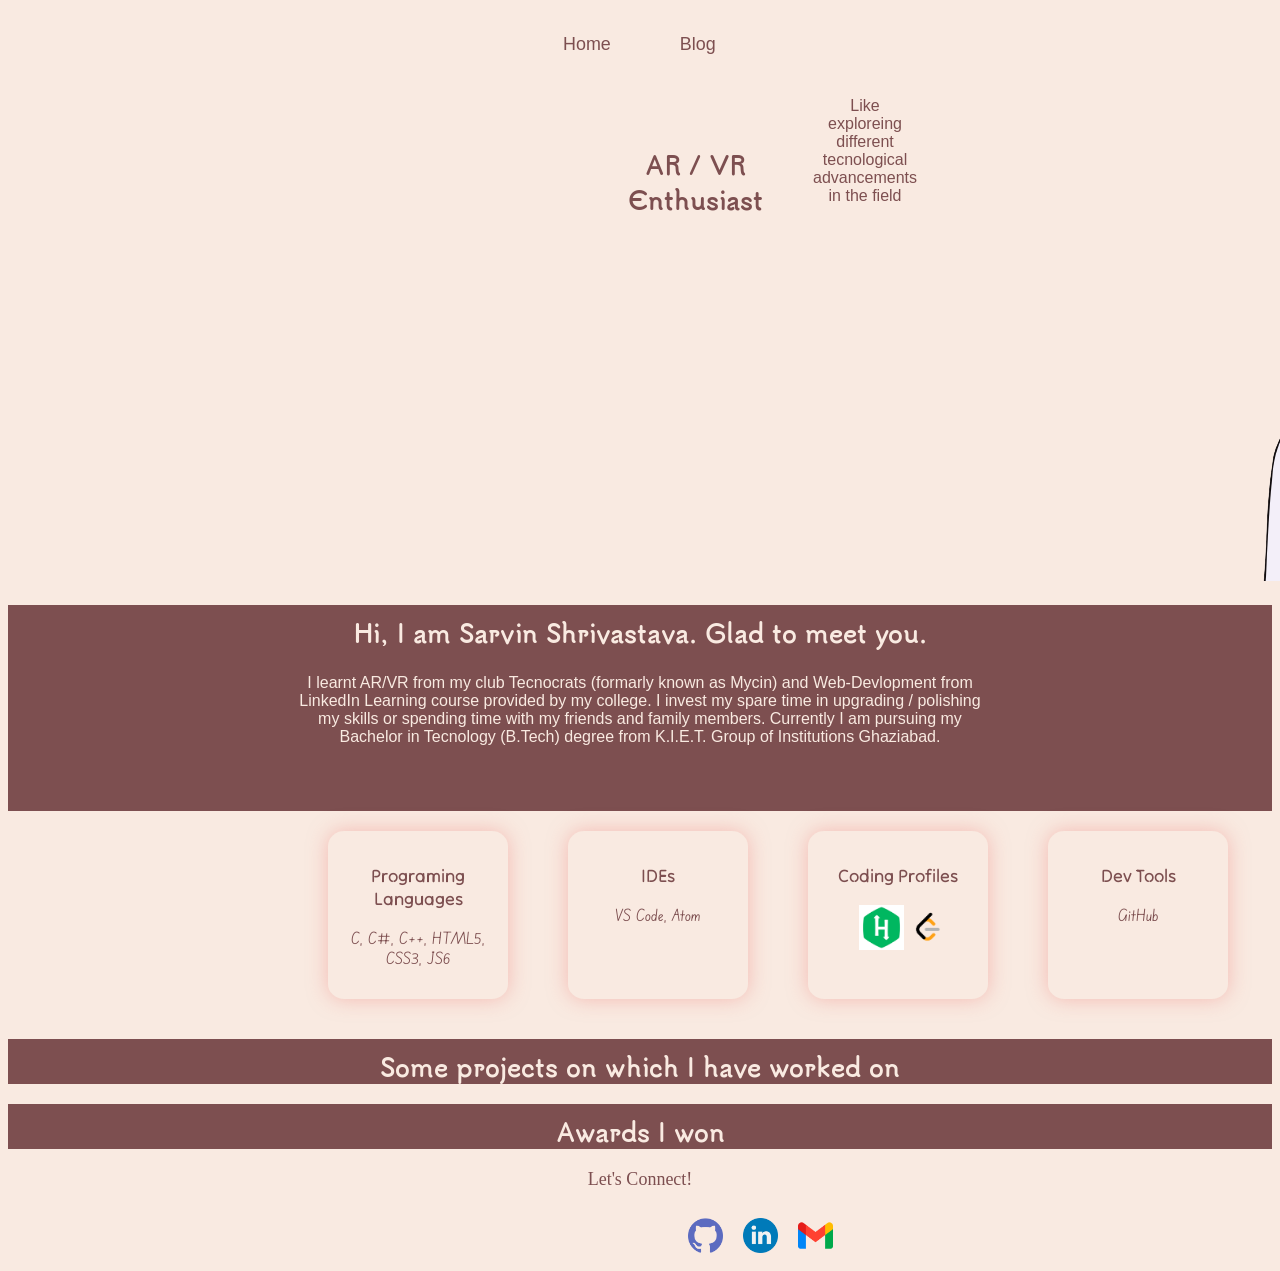
==== commit c9627526: "edits" ====
--- a/index.html
+++ b/index.html
@@ -21,37 +21,37 @@
       
       <body>
             <header>
+                  <!--
                   <div class="header-align-img">
                         <img src="Images/avatar-anime1.png" class="header-image">
-                        <div class="header-align-cont">
-                              <p> 
-                                    <a href="index.html" class="links">
-                                          Home
-                                    </a>      
-                                    &nbsp;&nbsp;&nbsp;&nbsp;&nbsp;&nbsp;&nbsp;&nbsp;&nbsp;&nbsp;&nbsp;
-                                    <a href="Blogs/blog-home.html" class="links">
-                                          Blog
-                                    </a>
-                              </p>
-                        </div>
+                  </div>
+                  -->
+                  <div class="header-align-cont">
+                        <p> 
+                              <a href="index.html" class="links, nav">
+                                    Home
+                              </a>      
+                              &nbsp;&nbsp;&nbsp;&nbsp;&nbsp;&nbsp;&nbsp;&nbsp;&nbsp;&nbsp;&nbsp;&nbsp;&nbsp;&nbsp;&nbsp;
+                              <a href="Blogs/blog-home.html" class="links, nav" >
+                                    Blog
+                              </a>
+                        </p>
                   </div>
             </header>
             
             
-            <h1 class="heading">AR / VR Enthusiast</h1>
-            <p class="heading-text">
-                  Like exploreing different tecnological advancements in the field<br><br>
-            </p>  
+              
             <div class = "myphoto">
-                  <div>
-                        <p>
-                              skghsaihgosgo
-                        </p>
-                  </div>
+                  
+                  <h1 class="heading">AR / VR Enthusiast</h1>
+                  
+                  <p class="heading-text">
+                        Like exploreing different tecnological advancements in the field<br><br>
+                  </p>
+
                   &nbsp;&nbsp;&nbsp;&nbsp;&nbsp;&nbsp;&nbsp;&nbsp;&nbsp;&nbsp;&nbsp;&nbsp;&nbsp;&nbsp;&nbsp;&nbsp;&nbsp;&nbsp;&nbsp;&nbsp;&nbsp;&nbsp;&nbsp;&nbsp;&nbsp;&nbsp;&nbsp;&nbsp;&nbsp;&nbsp;&nbsp;&nbsp;&nbsp;&nbsp;&nbsp;&nbsp;&nbsp;&nbsp;&nbsp;&nbsp;&nbsp;&nbsp;&nbsp;&nbsp;&nbsp;&nbsp;&nbsp;&nbsp;&nbsp;&nbsp;&nbsp;&nbsp;&nbsp;&nbsp;&nbsp;&nbsp;&nbsp;&nbsp;&nbsp;&nbsp;&nbsp;&nbsp;&nbsp;&nbsp;&nbsp;&nbsp;&nbsp;&nbsp;&nbsp;&nbsp;&nbsp;&nbsp;&nbsp;&nbsp;
-                  <div>
-                        <img src="Images/avatar-anime2.png" alt="a anime styled image of a teen" class="self">
-                  </div>
+                  
+                  <img src="Images/avatar-anime2.png" alt="a anime styled image of a teen" class="self">
             </div>
 
             <div class = "intro">
--- a/Styling/styling.css
+++ b/Styling/styling.css
@@ -9,11 +9,17 @@
       align-items: center;
       /*margin: 5px;*/
 }
-/*
+
 .header-align-cont {
-      margin: 5px;
+      margin-left: 28rem;
 }
-*/
+
+.nav {
+      font-size: 1.12rem;
+      text-decoration: none;
+      font-family: Arial, Helvetica, sans-serif;
+}
+
 .header-image {
       width: 40px;
       height: auto;
@@ -33,9 +39,11 @@
       font-size: x-large;
       font-weight: regular;
       text-align: center;
+      
       padding-top: 50px;
-      padding-left: 50px;
+      /*padding-left: 50px;*/
       padding-right: 50px;
+      
       padding-bottom: 0px;
 }
 
@@ -46,12 +54,13 @@
 }
 
 .myphoto{
-      display: flex;
+      display: inline-flex;
       margin: 0 620px;  
 }
 
 .self {
-      display: overflow;
+      float: right;
+      size: 1.8rem;
 }
 
 
